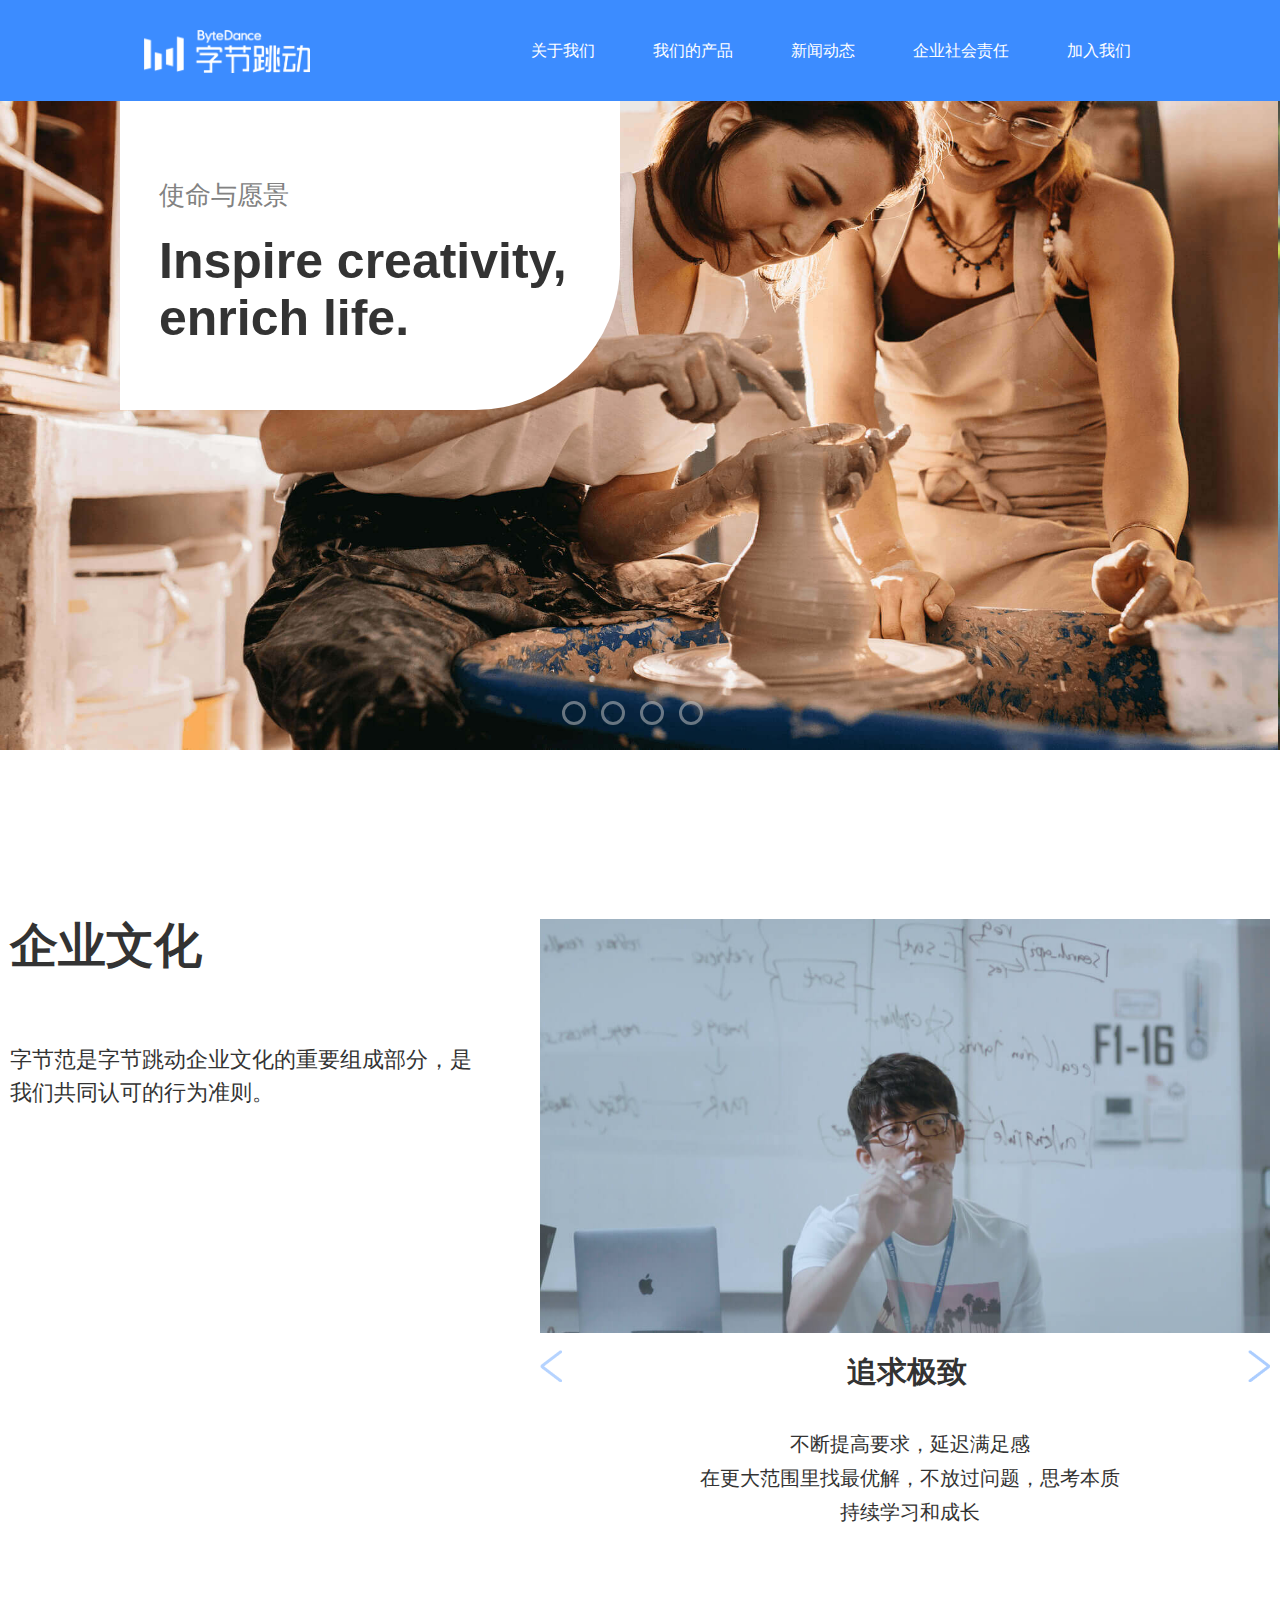
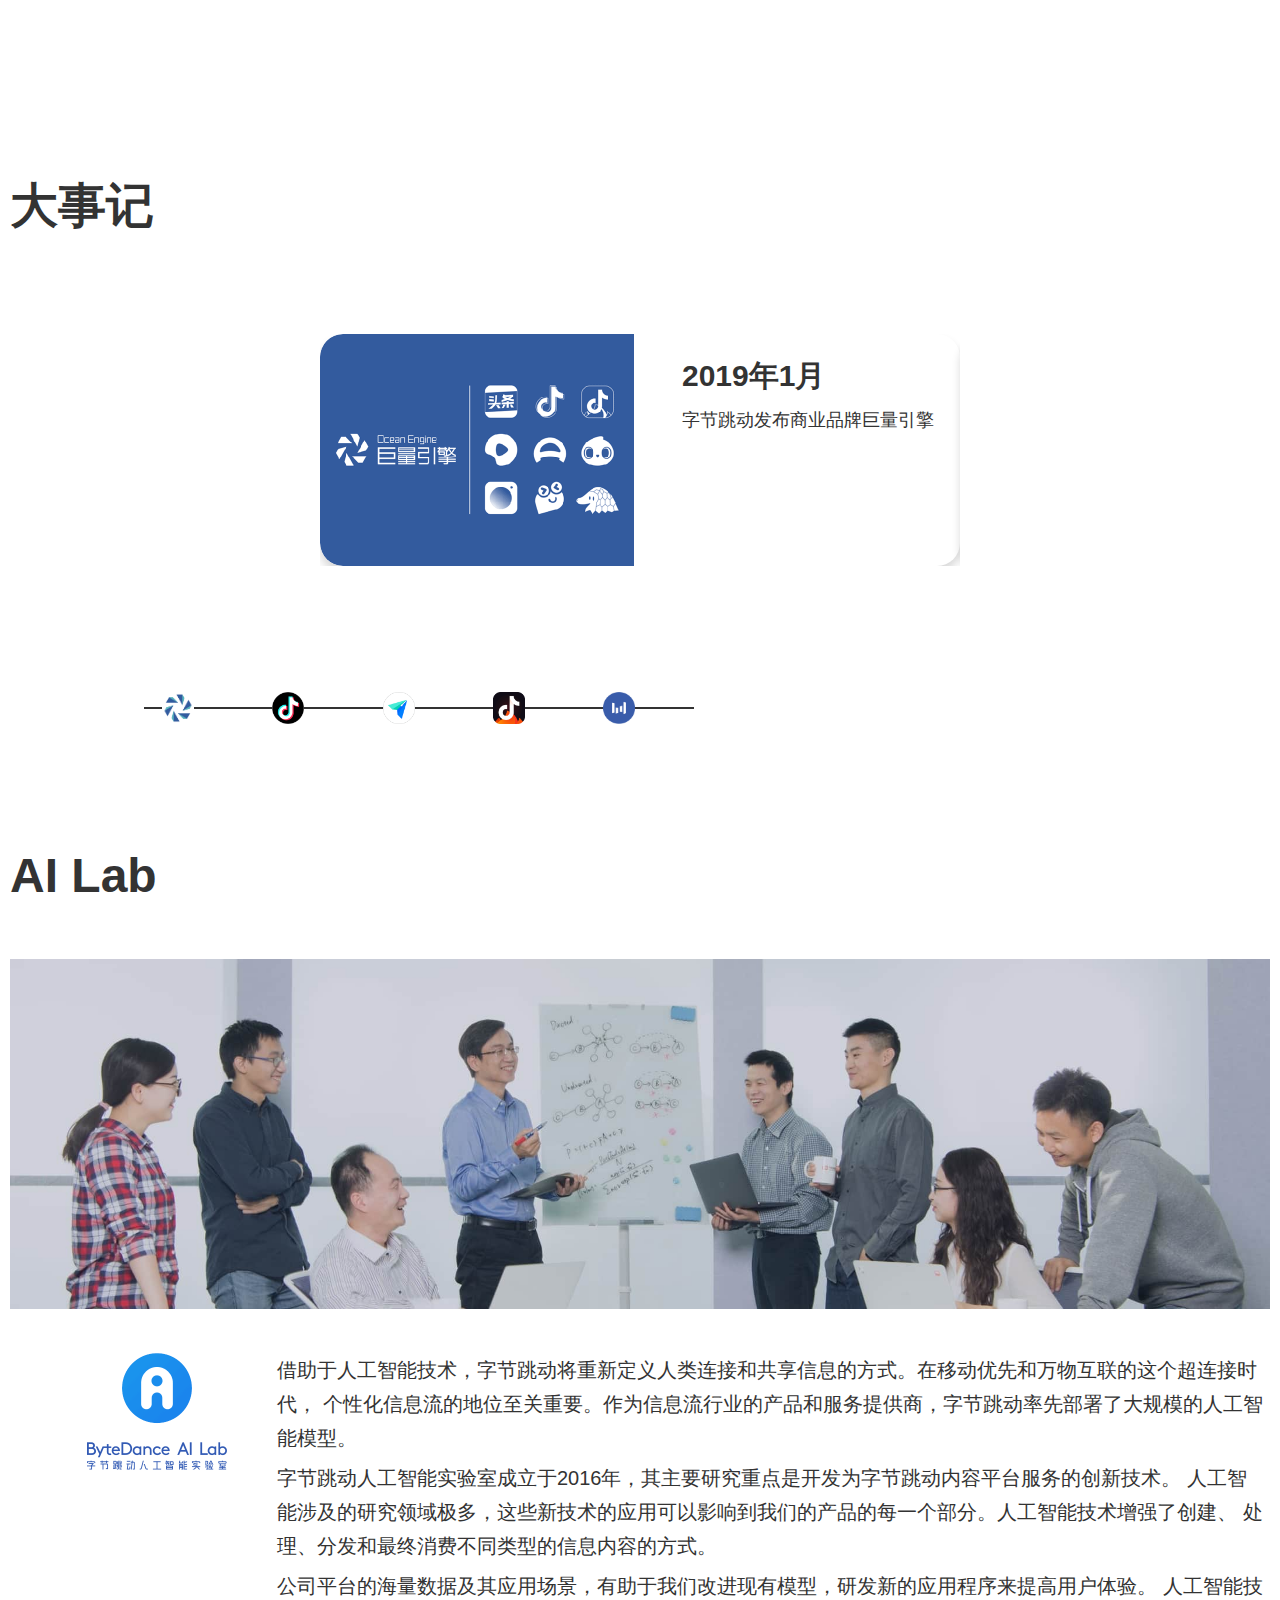
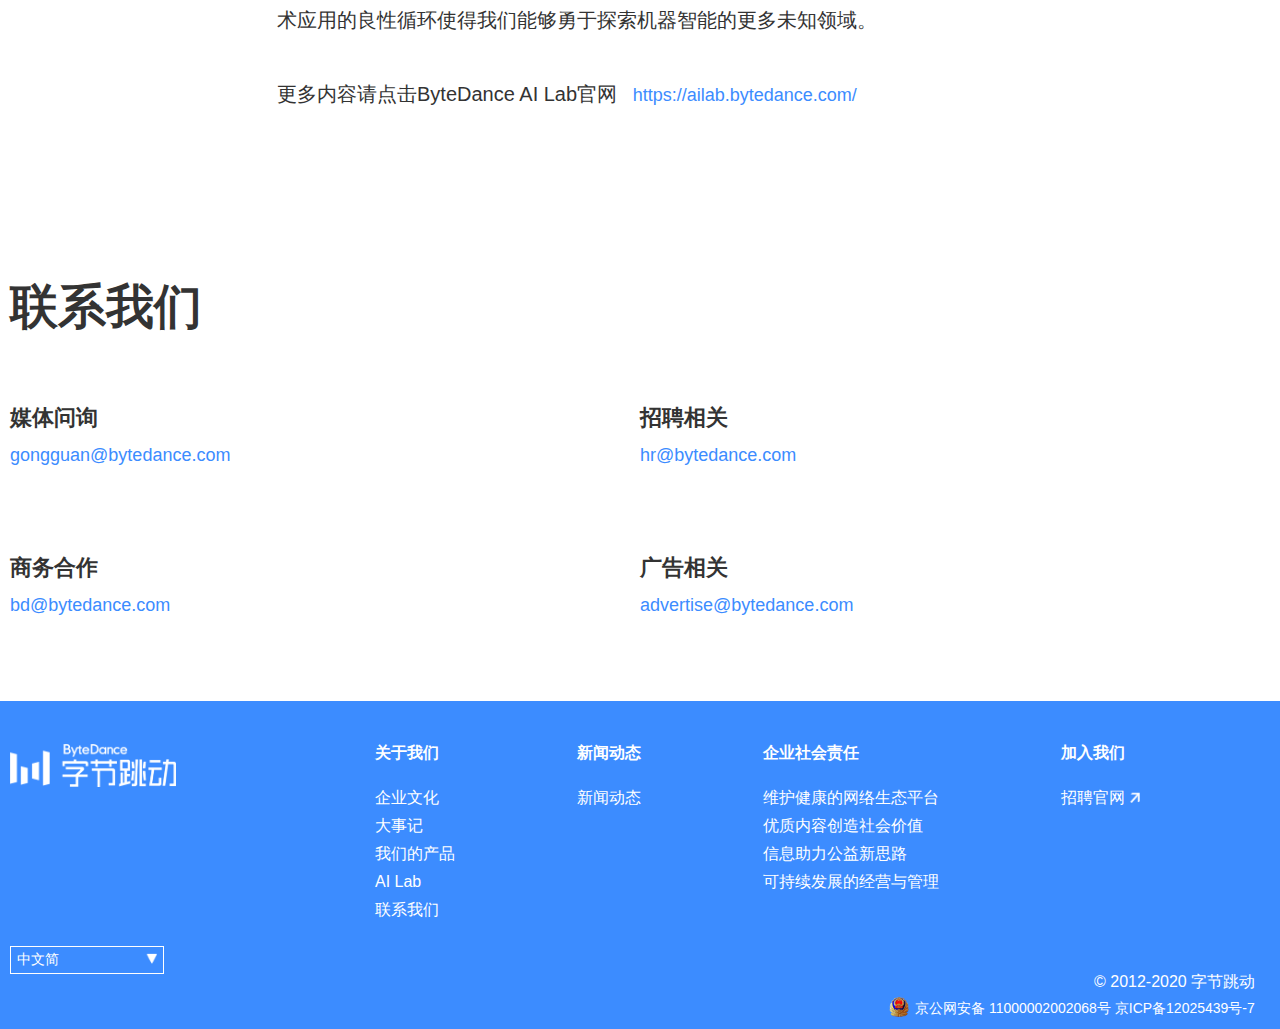
==== index.html @ 2d2e1bd0 "1" ====
<!DOCTYPE html>
<html lang="en">

<head>
    <meta charset="UTF-8">
    <meta name="viewport" content="width=device-width, initial-scale=1.0">
    <title>字节跳动</title>
    <meta name="keywords" content="字节跳动, 字节, 字节跳动官网, ByteDance, 抖音, 今日头条, TikTok">
    <meta name="description" content="字节跳动成立于2012年3月，目前公司的产品和服务已覆盖全球150个国家和地区、75个语种，曾在40多个国家和地区位居应用商店总榜前列。">
    <link rel="stylesheet" href="./css/reset.css">
    <link rel="stylesheet" href="./css/common.css">
    <link rel="stylesheet" href="./css/index.css">
</head>

<body>
    <!-- 全屏 -->
    <div class="next">
        <!-- 顶部导航 -->
        <div class="header">
            <!-- 顶部导航左边 -->
            <a href="index.html" class="logo">
                <img src="./images/logo.png" alt="">
            </a>
            <!-- 顶部导航右边 -->
            <div class="header-right">
                <div><a href="#">关于我们</a></div>
                <div><a href="#">我们的产品</a></div>
                <div><a href="#">新闻动态</a></div>
                <div><a href="#">企业社会责任</a></div>
                <div><a href="#">加入我们</a></div>
            </div>
        </div>
        <!-- 轮播图 -->
        <!-- <div class="lbt" id='lbt'>
            <div class="box" id='box'>
                <ul class="ul">
                    <li> <img src="./images/lbt-1.jpg" alt="" class="boximg"></li>
                    <li> <img src="./images/lbt-2.jpg" alt="" class="boximg"></li>
                    <li> <img src="./images/lbt-3.jpg" alt="" class="boximg"></li>
                    <li> <img src="./images/lbt-4.jpg" alt="" class="boximg"></li>
                </ul>
            </div>
            <ol class="tabs">
                <li class="active"></li>
                <li></li>
                <li></li>
                <li></li>
            </ol>
        </div> -->
        <section-lunbo style="width: 100%">
            <div id="lb_id" class="lb_box">
                <div class="lb_imgbox">
                    <div class="lb_imgleft">
                        <div class="lb_img">
                            <li class="lb_li"><a href="#"><img class="img" src="./images/lbt-4.jpg" alt=""></a></li>
                            <li class="lb_li"><a href="#"><img class="img" src="./images/lbt-1.jpg" alt=""></a></li>
                            <li class="lb_li"><a href="#"><img class="img" src="./images/lbt-2.jpg" alt=""></a></li>
                            <li class="lb_li"><a href="#"><img class="img" src="./images/lbt-3.jpg" alt=""></a></li>#
                            <li class="lb_li"><a href="#"><img class="img" src="./images/lbt-4.jpg" alt=""></a></li>#
                            <li class="lb_li"><a href="#"><img class="img" src="./images/lbt-1.jpg" alt=""></a></li>
                        </div>
                    </div>
                    <div class="lb_point">
                        <ol id='test' class="li_ol">
                            <li class="lb_olli"></li>
                            <li class="lb_olli"></li>
                            <li class="lb_olli"></li>
                            <li class="lb_olli"></li>
                        </ol>
                    </div>

                    <button id="lb_lbtn" class="lb_btn lb_btnl"></button>
                    <button id="lb_rbtn" class="lb_btn lb_btnr"></button>
                </div>
            </div>
        </section-lunbo>
        <!-- 背景文字 -->
        <div class="bjwz">
            <div class="box1">
                <h4>使命与愿景</h4>
                <p> Inspire creativity, enrich life.</p>
            </div>
        </div>
        <!-- 企业文化 -->
        <div class="qywh">
            <div class="container">
                <!-- 左边 -->
                <div class="qywh-left">
                    <h3>企业文化</h3>
                    <p>字节范是字节跳动企业文化的重要组成部分，是我们共同认可的行为准则。</p>
                </div>
                <!-- 大盒子 -->
                <div class="qywh-box">
                    <!-- 企业文化1 -->
                    <ul>
                        <li>
                            <div class="qywh-box1">
                                <img src="./images/qywh1 (2).jpg" alt="">
                                <div class="qywh-box1-bottom">
                                    <h3>追求极致</h3>
                                    <p>
                                        不断提高要求，延迟满足感<br>
                                        在更大范围里找最优解，不放过问题，思考本质<br>
                                        持续学习和成长
                                    </p>
                                </div>
                            </div>
                        </li>
                        <li>
                            <div class="qywh-box1">
                                <img src="./images/qywh2.jpg" alt="">
                                <div class="qywh-box1-bottom">
                                    <h3>务实敢为</h3>
                                    <p>
                                        直接体验，深入事实<br>
                                        不自嗨，注重效果，能突破有担当，打破定式<br>
                                        尝试多种可能，快速迭代
                                    </p>
                                </div>
                            </div>
                        </li>
                        <li>
                            <div class="qywh-box1">
                                <img src="./images/qywh3.jpg" alt="">
                                <div class="qywh-box1-bottom">
                                    <h3>开放谦逊</h3>
                                    <p>
                                        内心阳光，信任伙伴<br>
                                        乐于助人和求助，合作成大事<br>
                                        对外敏锐谦虚，ego小，听得进意见<br>
                                        格局大，上个台阶想问题
                                    </p>
                                </div>
                            </div>
                        </li>
                        <li>
                            <div class="qywh-box1">
                                <div class="qywh-box1-bottom">
                                    <img src="./images/qywh4.jpg" alt="">
                                    <h3>坦诚清晰</h3>
                                    <p>
                                        敢当面表达真实想法<br>
                                        能承认错误，不装不爱面子<br>
                                        实事求是，暴露问题，反对“向上管理”<br>
                                        准确、简洁、直接，有条理有重点
                                    </p>
                                </div>
                            </div>
                        </li>
                        <li>
                            <div class="qywh-box1">
                                <div class="qywh-box1-bottom">
                                    <img src="./images/qywh5.jpg" alt="">
                                    <h3>始终创业</h3>
                                    <p>
                                        自驱，不设边界，不怕麻烦<br>
                                        有韧性，直面现实并改变它<br>
                                        拥抱变化，对不确定性保持乐观<br>
                                        始终像公司创业第一天那样思考
                                    </p>
                                </div>
                            </div>
                        </li>
                        <li>
                            <div class="qywh-box1">
                                <div class="qywh-box1-bottom">
                                    <img src="./images/qywh6.jpg" alt="">
                                    <h3>多元兼容</h3>
                                    <p>
                                        理解并重视差异和多元，建立火星视角<br>
                                        打造多元化的团队，欢迎不同背景的人才，激发潜力<br>
                                        鼓励人人参与，集思广益，主动用不同的想法来挑战自己<br>
                                        创造海纳百川，兼容友好的工作环境
                                    </p>
                                </div>
                            </div>
                        </li>
                    </ul>
                    <a href="javascript:;"><i class="prev"></i></a>
                    <a href="javascript:;"><i class="next1"></i></a>
                </div>
            </div>
        </div>
        <!-- 大事记 -->
        <div class="dsj">
            <!-- 版心 -->
            <div class="container">
                <!-- 标题 -->
                <h3>大事记</h3>
                <!-- 内容 -->
                <div class="dsj-content">
                    <!-- 片段 -->
                    <ul class="ul1">
                        <li class="li1">
                            <div class="dsj-section">
                                <div class="dsj-sectionone">
                                    <img src="./images/dsj-1.png" alt="">
                                    <div class="words">
                                        <h4>2019年1月</h4>
                                        <p>字节跳动发布商业品牌巨量引擎</p>
                                    </div>
                                </div>
                            </div>
                        </li>
                        <li class="li1">
                            <div class="dsj-section">
                                <div class="dsj-sectionone">
                                    <img src="./images/dsj-2.jpg" alt="">
                                    <div class="words">
                                        <h4>2019年8月</h4>
                                        <p>抖音推出“DOU艺计划”</p>
                                    </div>
                                </div>
                            </div>
                        </li>
                        <li class="li1">
                            <div class="dsj-section">
                                <div class="dsj-sectionone">
                                    <img src="./images/dsj-3.png" alt="">
                                    <div class="words">
                                        <h4>2019年8月</h4>
                                        <p>办公套件“飞书”上线</p>
                                    </div>
                                </div>
                            </div>
                        </li>
                        <li class="li1">
                            <div class="dsj-section">
                                <div class="dsj-sectionone">
                                    <img src="./images/dsj-4.png" alt="">
                                    <div class="words">
                                        <h4>2020年1月</h4>
                                        <p>火山小视频全新升级为抖音火山版</p>
                                    </div>
                                </div>
                            </div>
                        </li>
                        <li class="li1">
                            <div class="dsj-section">
                                <div class="dsj-sectionone">
                                    <img src="./images/dsj-5.png" alt="">
                                    <div class="words">
                                        <h4>2020年1月</h4>
                                        <p>字节跳动向中国红十字基金会捐赠2亿元，成立“中国红十字基金会字节跳动医务人员人道主义援助基金”</p>
                                    </div>
                                </div>
                            </div>
                        </li>
                    </ul>
                </div>
                <div class="hx">
                    <a href="javascript:;"><img src="./images/dsj-logo1.png" alt="" class="iimg"></a>
                    <a href="javascript:;"><img src="./images/dsj-logo2.png" alt="" class="iimg"></a>
                    <a href="javascript:;"><img src="./images/dsj-logo3.png" alt="" class="iimg"></a>
                    <a href="javascript:;"><img src="./images/dsj-logo4.png" alt="" class="iimg"></a>
                    <a href="javascript:;"><img src="./images/dsj-logo5.png" alt="" class="iimg"></a>
                </div>
                <li class="black"></li>
            </div>
        </div>
        <!-- 人工智能 -->
        <div class="ai">
            <!-- 版心 -->
            <div class="container">
                <!-- 标题 -->
                <h3>AI Lab</h3>
                <img src="./images/ai.jpg" alt="">
                <!-- 下部分 -->
                <div class="ai-bottom">
                    <!-- 左边 -->
                    <div class="ai-bottom-left">
                        <img src="./images/ai-logo.png" alt="">
                    </div>
                    <!-- 右边 -->
                    <div class="ai-bottom-right">
                        <p>借助于人工智能技术，字节跳动将重新定义人类连接和共享信息的方式。在移动优先和万物互联的这个超连接时代，
                            个性化信息流的地位至关重要。作为信息流行业的产品和服务提供商，字节跳动率先部署了大规模的人工智能模型。</p>
                        <p>
                            字节跳动人工智能实验室成立于2016年，其主要研究重点是开发为字节跳动内容平台服务的创新技术。
                            人工智能涉及的研究领域极多，这些新技术的应用可以影响到我们的产品的每一个部分。人工智能技术增强了创建、
                            处理、分发和最终消费不同类型的信息内容的方式。
                        </p>
                        <p>
                            公司平台的海量数据及其应用场景，有助于我们改进现有模型，研发新的应用程序来提高用户体验。
                            人工智能技术应用的良性循环使得我们能够勇于探索机器智能的更多未知领域。
                        </p>
                        <h5>更多内容请点击ByteDance AI Lab官网 <a
                                href="https://ailab.bytedance.com/">https://ailab.bytedance.com/</a></h5>
                    </div>
                </div>
            </div>
            <!-- 联系我们 -->
            <div class="lxwm">
                <!-- 版心 -->
                <div class="container">
                    <!-- 标题 -->
                    <h3>联系我们</h3>
                    <!-- 左边 -->
                    <div class="lxwm-left">
                        <div class="lxwm-left-top">
                            <p>媒体问询</p>
                            <a href="Mailto:gongguan@bytedance.com" class="jsx-431786639">gongguan@bytedance.com</a>
                        </div>
                        <div class="lxwm-left-bottom">
                            <p>商务合作</p>
                            <a href="Mailto:bd@bytedance.com" class="jsx-431786639">bd@bytedance.com</a>
                        </div>
                    </div>
                    <!-- 右边 -->
                    <div class="lxwm-right">
                        <div class="lxwm-right-top">
                            <p>招聘相关</p>
                            <a href="Mailto:hr@bytedance.com" class="jsx-431786639">hr@bytedance.com</a>
                        </div>
                        <div class="lxwm-right-bottom">
                            <p>广告相关</p>
                            <a href="Mailto:advertise@bytedance.com" class="jsx-431786639">advertise@bytedance.com</a>
                        </div>
                    </div>
                </div>

            </div>
            <!-- 尾部 -->
            <div class="footer">
                <!-- 版心 -->
                <div class="container">
                    <div class="footer-content1">
                        <!-- 尾部logo -->
                        <a href="https://www.bytedance.com/zh" class="footer-logo">
                            <img src="./images/logo.png" alt="">
                        </a>
                        <!-- 内容 -->
                        <div class="footer-content">
                            <div class="item1">
                                <h5>关于我们</h5>
                                <a href="javascript:;" class="qywh11">
                                    <p>企业文化</p>
                                </a>
                                <a href="javascript:;" class="ddsj11">
                                    <p>大事记</p>
                                </a>
                                <a href="javascript:;">
                                    <p>我们的产品</p>
                                </a>
                                <a href="javascript:;" class="aaii">
                                    <p>AI Lab</p>
                                </a>
                                <a href="javascript:;">
                                    <p>联系我们</p>
                                </a>
                            </div>
                            <div class="item2">
                                <h5>新闻动态</h5>
                                <a href="javascript:;">
                                    <p>新闻动态</p>
                                </a>
                            </div>
                            <div class="item3">
                                <h5>企业社会责任</h5>
                                <a href="javascript:;">
                                    <p>维护健康的网络生态平台</p>
                                </a>
                                <a href="javascript:;">
                                    <p>优质内容创造社会价值</p>
                                </a>
                                <a href="javascript:;">
                                    <p>信息助力公益新思路</p>
                                </a>
                                <a href="javascript:;">
                                    <p>可持续发展的经营与管理</p>
                                </a>

                            </div>
                            <div class="item4">
                                <h5>加入我们</h5>
                                <a href="javascript:;">
                                    <p>招聘官网 <img src="./images/footer1.png" alt=""></p>
                                </a>
                            </div>
                        </div>
                        <!-- 底部 -->
                        <div class="footer-bottom">
                            <!-- 左边 -->
                            <div class="footer-bottom-left">
                                <p> 中文简 <img src="./images/footer3.png" alt=""></p>
                            </div>

                            <!-- 右边 -->
                            <div class="footer-bottom-right">
                                <p>© 2012-2020 字节跳动</p>
                                <p> <img src="./images/footer2.png" alt=""> 京公网安备 11000002002068号 京ICP备12025439号-7</p>
                            </div>
                        </div>
                    </div>
                </div>
            </div>
        </div>

    </div>
    <script src="./lib/jquery-3.4.1.min.js"></script>
    <script src="./lib/animate.js"></script>
    <script src="./js/index.js"></script>
</body>

</html>
---- css/common.css ----
/* 清除浮动 */
 .clearfix:before,
 .clearfix:after {
   content: '';
   display: table;
 }
 
 .clearfix:after {
   clear: both;
 }
 
 .clearfix {
   *zoom: 1;
 }
 
 .container{
   width: 1260px;
   margin: 0 auto;
 }
---- css/index.css ----
.next {
  width: 100%;
  height: 4076px;
}
/* 顶部导航 */
.header {
  /* position: relative; */
  width: 100%;
  height: 101px;
  background-color: #3c8cff;
  position: fixed;
  z-index: 100;
}

.logo {
  line-height: 138px;
  width: 250px;
  height: 43px;
}

.logo img {
  display: inline-block;
  width: 166px;
  margin-left: 144px;
  height: 43px;
}

.header-right {
  width: 675px;
  height: 21px;
  margin-right: 103px;
  float: right;
}

.header-right div {
  width: 64px;
  height: 21px;
  margin: 0 29px;
  line-height: 101px;
  float: left;
}

.header-right div:nth-child(2) {
  width: 80px;
}

.header-right div:nth-child(4) {
  width: 96px;
}

.header-right a:hover {
  color: rgb(108, 213, 227);
}

.header-right a {
  display: inline-block;
  width: 100%;
  height: 100%;
  font-size: 16px;
  color: #ffffff;
}

/* 轮播图 */

.lbt {
  position: relative;
  top: -130px;
  width: 100%;
  height: 885px;
  overflow: hidden;
}
.box {
  background-repeat: no-repeat;
  background-position: center;
}
.box ul {
  overflow: hidden;
}

.box li {
  /* position: absolute; */
  left: 0;
  float: left;
}
.boximg {
  width: 100%;
  height: 100%;
  background-size: contain;
  background-repeat: no-repeat;
}
.tabs {
  position: absolute;
  bottom: 20px;
  left: 45%;
}
.tabs li {
  display: inline-block;
  width: 18px;
  height: 18px;
  border-radius: 50%;
  border: 3px solid #cccccc;
  opacity: 0.5;
  cursor: pointer;
  margin-right: 15px;
  text-align: center;
}
.tabs .active {
  background-color: #ffffff;
  border: 3px solid #cccccc;
}
/* 背景文字 */
.bjwz {
  position: absolute;
  top: 0;
  left: 120px;
  width: 500px;
  height: 410px;
  background-color: #ffffff;
  border-radius: 0 0 145px;
  z-index: 1;
}
.box1 {
  padding: 181px 42px 0px 39px;
}
.bjwz h4 {
  width: 100%;
  height: 30px;
  font-size: 26px;
  font-weight: normal;
  color: #828282;
}
.bjwz p {
  margin-top: 22px;
  color: #333333;
  font-size: 50px;
  font-weight: 600;
}
/* 企业文化 */
.qywh {
  width: 100%;
  height: 690px;
  margin-top: 58px;
  overflow: hidden;
}
/* 左边 */
.qywh-left {
  width: 475px;
  height: 555px;
  float: left;
}
.qywh-left h3 {
  color: #333333;
  font-size: 48px;
  width: 192px;
  height: 56px;
  margin-bottom: 68px;
}
.qywh-left p {
  font-size: 22px;
  color: #333333;
  line-height: 1.5;
}
/* 右边 */
.qywh-right {
  float: right;
  width: 730px;
  height: 680px;
}
.qywh-right img {
  width: 730px;
  height: 414px;
}
.qywh-bottom {
  width: 730px;
  height: 255px;
  padding: 0px 62px;
  background: #ffffff;
}
.qywh-right h3 {
  position: relative;
  font-size: 30px;
  width: 607px;
  line-height: 54px;
  height: 54px;
  text-align: center;
  color: #333333;
  margin: 10px 0px 18px;
}
.qywh-bottom img {
  position: absolute;
  width: 22px;
  height: 32px;
}
.qywh-bottom .lleft {
  left: 0;
  top: 5px;
}

.qywh-bottom .rright {
  right: 0;
  top: 8px;
}
.qywh-bottom p {
  width: 607px;
  height: 144px;
  font-size: 20px;
  color: #333333;
  text-align: center;
  line-height: 1.7;
}
    /* 大事记 */
    .dsj {
      width: 100%;
      height: 670px;
      margin-top: 169px;
  }

  .dsj h3 {
      width: 100%;
      height: 56px;
      line-height: 56px;
      font-size: 48px;
      margin-bottom: 55px;
      color: #333333;
  }

  .dsj-content {
      width: 640px;
      height: 359px;
  }

  .dsj-section {
      width: 640px;
      height: 249px;
      margin: auto;
  }

  .dsj-sectionone {
      width: 640px;
      height: 232px;
      border-radius: 23px;
      margin: auto;
      background: #ffffff;
      box-shadow: 0 0.4rem 0.5rem rgba(0, 0, 0, 0.15);
      overflow: hidden;
  }

  .dsj-section img {
      width: 314px;
      height: 232px;
      border-top-left-radius: 23px;
      border-bottom-left-radius: 23px;
  }
  .dsj .li1{
    width: 640px;
  }
  .words {
      float: right;
      width: 252px;
      height: 209px;
      margin: 23px 26px 0px 45px;
  }

  .words h4 {
      width: 252px;
      height: 37px;
      font-size: 30px;
      color: #333333;
      line-height: 37px;
      margin-bottom: 10px;
  }

  .words p {
      width: 252px;
      height: 128px;
      color: #333333;
      font-size: 18px;
      line-height: 32px;
  }

  .hx {
      width: 600px;
      height: 55px;
      margin: 70px 115px 0px;
  }

  .hx li {
      width: 96%;
      display: inline-block;
      height: 1.5px;
      background-color: #333333;
  }

  .hx img {
      position: relative;
      top: 26px;
      left: 37px;
      width: 32px;
      height: 32px;
      margin-right: 75px;
  }
   .iimg{
    width: 32px;
    height: 32px;
    transition: all 0.3s;
  }
  .iimg:hover{
   transform: scale(1.75);
  }
  .dsj-content {
      position: relative;
      width: 640px;
      height: 232px;
      margin: 100px auto;
      overflow: hidden;
  }

  .ul1 {
      /* 为了让ul进行移动的 */
      position: absolute;
      left: 0;
      top: 0;
      height: 455px;
      width: calc(640px *5);
  }

  .ul1 .li1 {
      float: left;
  }
  .black{
    display: inline-block;
    width: 550px;
    margin-left: 134px;
    margin-top: -16px;
    margin-bottom: 22px;
    height: 2px;
    background-color: #333;
  }
/* 人工智能 */
.ai {
  width: 100%;
  height: 865px;
}
.ai h3 {
  width: 100%;
  height: 56px;
  line-height: 56px;
  font-size: 48px;
  margin-bottom: 55px;
  color: #333333;
}
.ai img {
  width: 100%;
  height: 350px;
}
/* 下部分 */
.ai-bottom {
  /* overflow: hidden; */
  width: 100%;
  height: 356px;
  padding-left: 77px;
  margin-top: 40px;
}
.ai-bottom-left {
  width: 190px;
  height: 356px;
  float: left;
}
.ai-bottom-right {
  /* float: right; */
  width: 990px;
  height: 356px;
}
.ai-bottom img {
  width: 140px;
  height: 117px;
  /* float: left; */
}
.ai-bottom-right p {
  width: 100%;
  height: 108px;
  font-size: 20px;
  color: #333333;
  margin-left: 188px;
  line-height: 1.7;
}
.ai-bottom-right h5 {
  width: 100%;
  height: 108px;
  font-size: 20px;
  color: #333333;
  margin-left: 188px;
  line-height: 1.7;
  font-weight: normal;
}
.ai-bottom-right h5 a {
  color: #3c8cff;
  font-size: 18px;
  margin-left: 10px;
}
/* 联系我们 */
.lxwm {
  width: 100%;
  height: 422px;
  margin-top: 170px;
}
.lxwm-left-top,
.lxwm-right-top,
.lxwm-left-bottom,
.lxwm-right-bottom {
  width: 630px;
  height: 80px;
}
.lxwm-left-top,
.lxwm-right-top {
  margin-bottom: 70px;
}
.lxwm-left {
  float: left;
}
.lxwm-right {
  float: right;
}
.lxwm h3 {
  width: 100%;
  height: 56px;
  line-height: 56px;
  font-size: 48px;
  margin-bottom: 55px;
  color: #333333;
  margin-bottom: 70px;
}
.lxwm p {
  font-size: 22px;
  color: #333333;
  width: 630px;
  height: 40px;
  font-weight: 600;
}
.lxwm a {
  color: #3c8cff;
  font-size: 18px;
}
/* 尾部 */
.footer {
  width: 100%;
  height: 328px;
  background-color: #3c8cff;
}
.footer-content1 {
  padding-top: 43px;
  padding-bottom: 33px;
}
.footer-logo {
  display: inline-block;
  width: 251px;
  height: 43px;
  margin: 0px 29px 29px 0px;
}
.footer-logo img {
  width: 166px;
  height: 43px;
}
/* 尾部内容 */
.footer-content {
  width: 895px;
  height: 185px;
  float: right;
}
.item1,
.item2,
.item3,
.item4 {
  height: 184px;
  margin-right: 122px;
  float: left;
}

.item1 {
  width: 80px;
}
.item2 {
  width: 64px;
}
.item3 {
  width: 176px;
}
.item4 {
  width: 83px;
}
.footer-content h5 {
  font-size: 16px;
  color: #fff;
  margin-bottom: 22px;
}
.footer-content p {
  font-size: 16px;
  color: #fff;
  line-height: 28px;
}
.item4 img {
  width: 14px;
  height: 14px;
}
/* 底部 */
.footer-bottom {
  width: 100%;
  height: 50px;
  margin-top: 130px;
}
.footer-bottom-left {
  width: 155px;
  height: 27px;
}
.footer-bottom-left p {
  width: 90%;
  border: 1px solid #fff;
  color: #fff;
  font-size: 14px;
  padding: 5px 6px;
}
.footer-bottom-left img {
  width: 12px;
  height: 12px;
  float: right;
}
.footer-bottom-right {
  width: 376px;
  height: 46px;
  font-size: 14px;
  float: right;
  color: #fff;
}
.footer-bottom-right p:first-child {
  font-size: 16px;
  margin-left: 200px;
}
.footer-bottom-right p:last-child {
  position: relative;
  margin-left: 21px;
  margin-top: 10px;
}
.footer-bottom-right img {
  position: absolute;
  top: -4px;
  left: -26px;
  width: 20px;
  height: 20px;
}
.footer-content p:hover {
  color: rgb(108, 213, 227);
}
/* 轮播图 */
/* 轮播图 */
.img {
  width: 100%;
  height: 100%;
}

.lb_box {
  width: 100%;
  height: 750px;
}
.lb_imgbox {
  width: 100%;
  height: 100%;
  position: relative;
  overflow: hidden;
}
.lb_imgleft {
  width: 100%;
  height: 100%;
  position: relative;
  left: 0;
  transition: left 0.3s linear;
}
.lb_img {
  width: 600%;
  height: 100%;
  display: flex;
}
.lb_li {
  list-style: none;
  display: block;
  width: 100%;
  height: 100%;
  margin: 0;
}
.lb_point {
  position: absolute;
  bottom: 0;
  width: 100%;
  z-index: 1;
}
.li_ol {
  display: flex;
  justify-content: center;
  margin-bottom: 25px;
}
.lb_olli {
  display: inline-block;
  width: 18px;
  height: 18px;
  border-radius: 50%;
  border: 3px solid #cccccc;
  opacity: 0.5;
  cursor: pointer;
  margin-right: 15px;
  text-align: center;
}
.lb_olli_color {
  background-color: red;
}
@media screen and (max-width: 599px) {
  .lb_btn {
    display: none;
  }
  .lb_box {
    height: 40vw;
  }
}
/* 企业文化轮播图 */
.qywh {
  width: 100%;
  height: 690px;
  overflow: hidden;
  margin-top: 169px;
}

.qywh-box {
  width: 730px;
  height: 644px;
  overflow: hidden;
  position: relative;
  float: right;
}

ul {
  position: absolute;
  left: 0;
  top: 0;
  height: 455px;
  width: calc(730px * 4);
}

ul li {
  float: left;
  width: 730px;
  height: 414px;
}

.qywh-box1 img {
  width: 730px;
  height: 414px;
}

.qywh-box1-bottom {
  width: 730px;
  height: 220px;
}

.qywh-box1-bottom p {
  width: 740px;
  height: 108px;
  font-size: 20px;
  color: #333;
  text-align: center;
  line-height: 1.7;
}

.qywh-box1-bottom h3 {
  width: 733px;
  height: 54px;
  text-align: center;
  font-size: 30px;
  color: #333;
  margin: 18px 0px 18px;
}
.qywh a{
  display: inline-block;
  width: 91px;
  height: 52px;
}
.prev,
.next1 {
    position: absolute;
    top: 67%;
    width: 22px;
    height: 32px;
    display: inline-block;
    background-size: 22px 32px;
}
.prev {
    left: 0;
    background-image: url("../images/qywh-button1.png");
}

.next1 {
    right: 0;
    background-image: url("../images/qywh-button2.png");
  }

.next1:hover {
    right: 0;
    background-image: url("../images/qywh-button3.png");
}
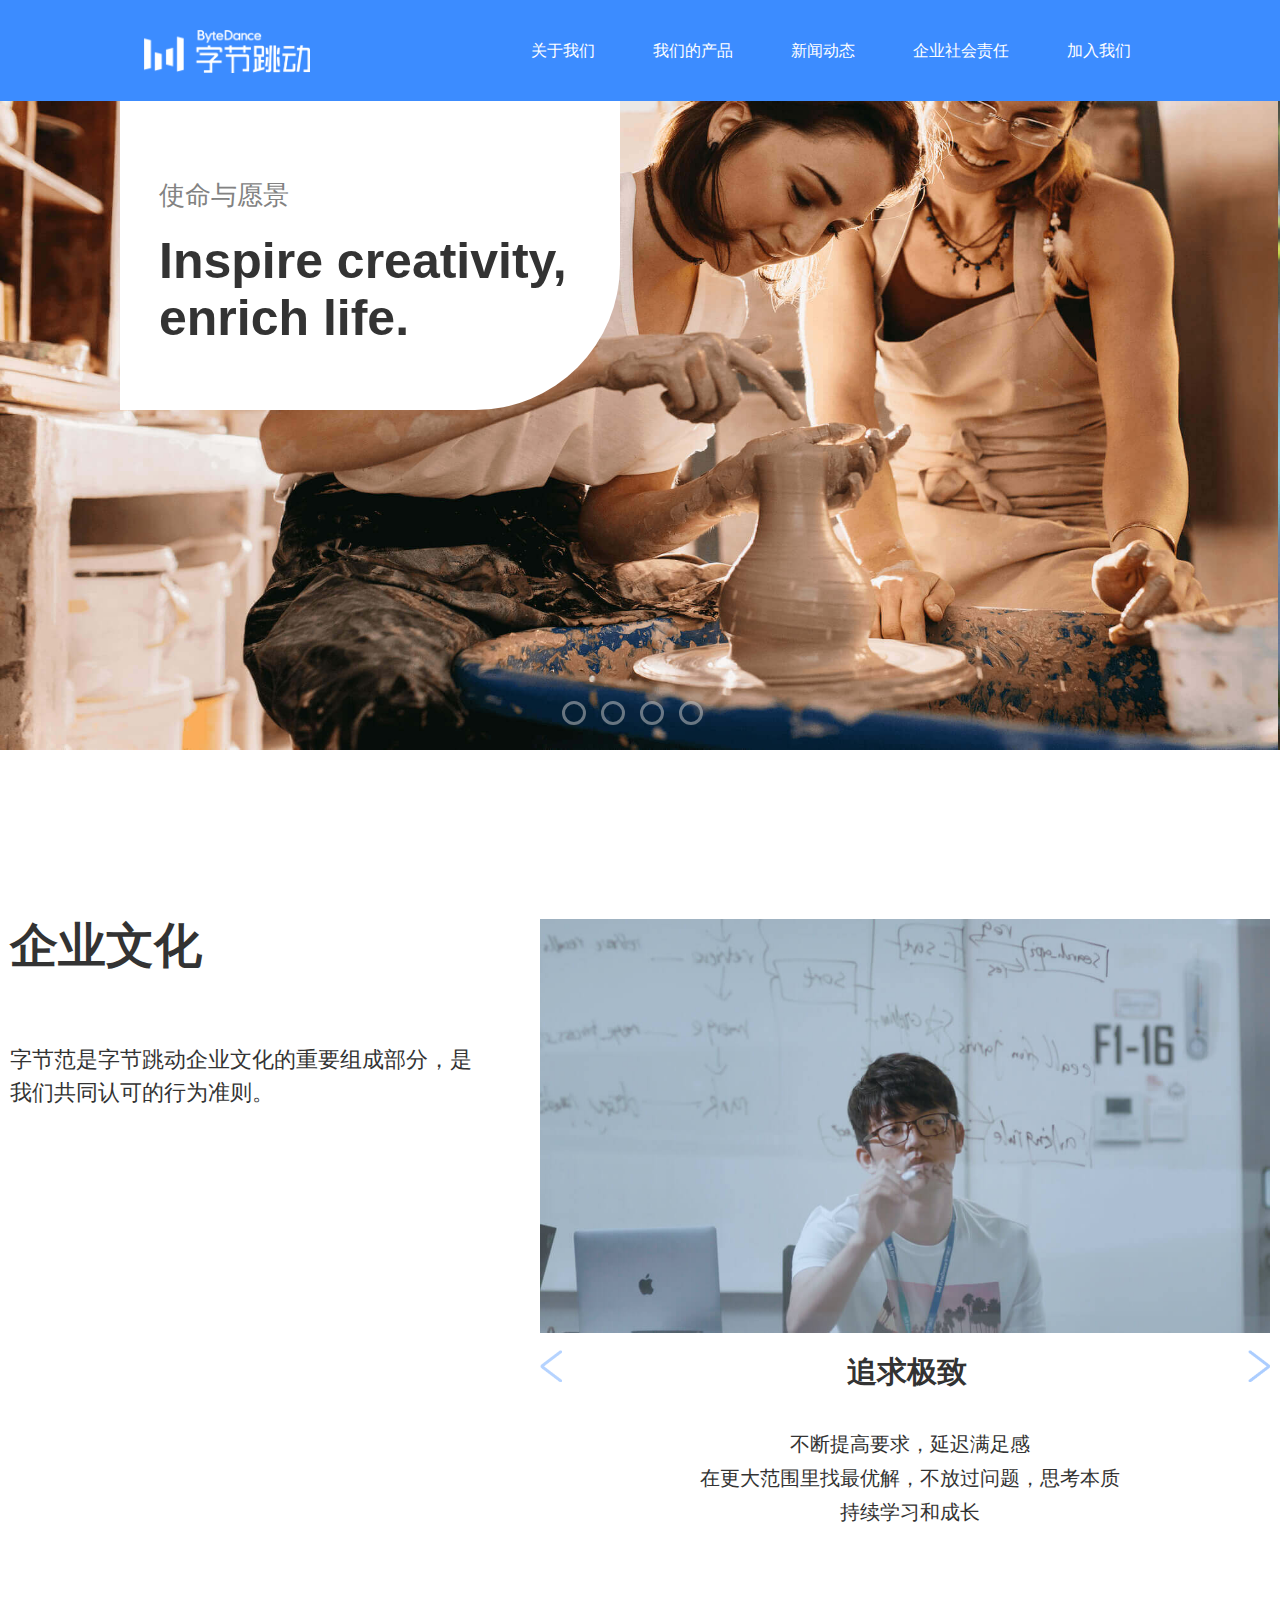
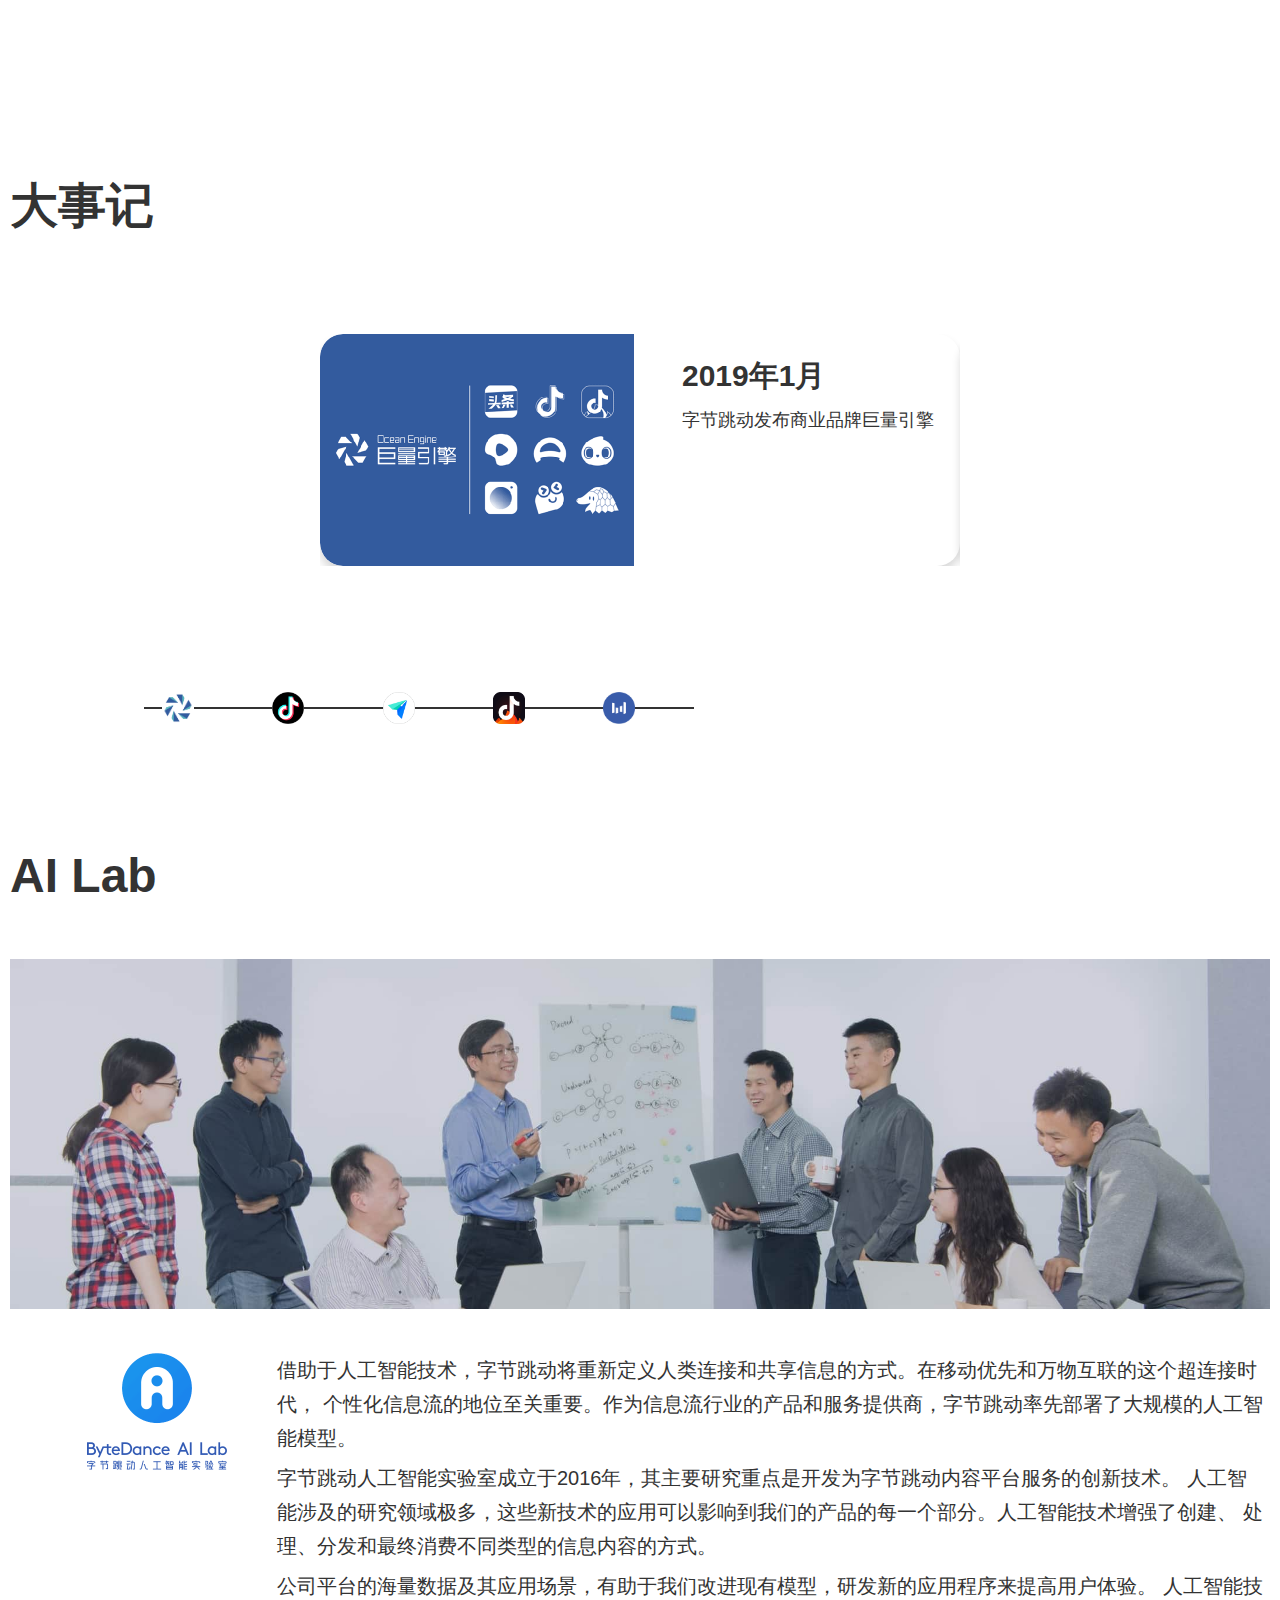
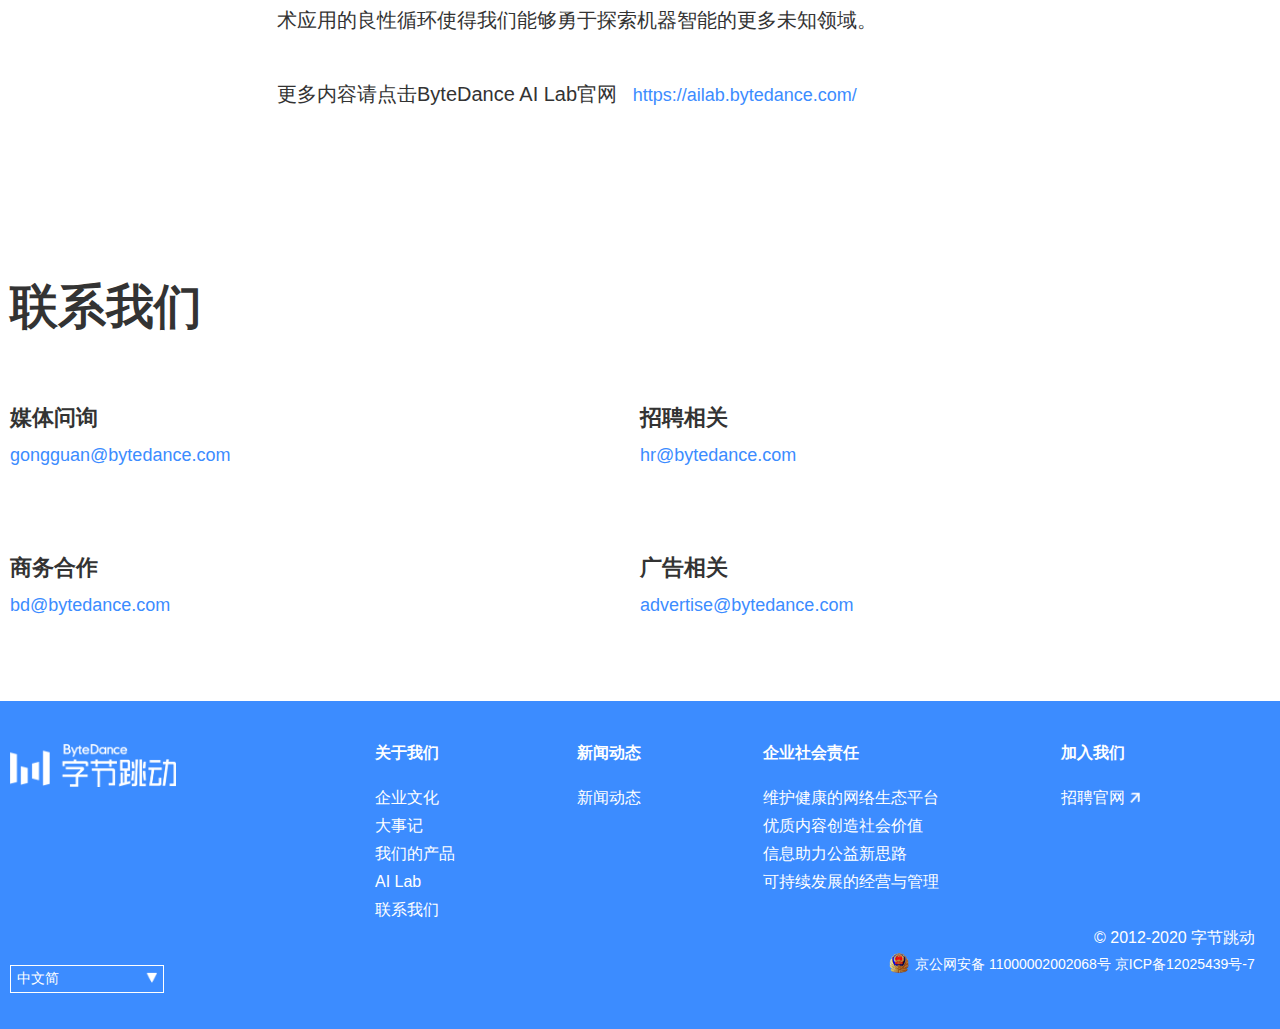
==== commit 59634a15: "1" ====
--- a/index.html
+++ b/index.html
@@ -23,9 +23,9 @@
             </a>
             <!-- 顶部导航右边 -->
             <div class="header-right">
-                <div><a href="#">关于我们</a></div>
-                <div><a href="#">我们的产品</a></div>
-                <div><a href="#">新闻动态</a></div>
+                <div><a href="./index.html">关于我们</a></div>
+                <div><a href="./product.html">我们的产品</a></div>
+                <div><a href="./news.html">新闻动态</a></div>
                 <div><a href="#">企业社会责任</a></div>
                 <div><a href="#">加入我们</a></div>
             </div>
@@ -379,18 +379,24 @@
                             </div>
                         </div>
                         <!-- 底部 -->
-                        <div class="footer-bottom">
-                            <!-- 左边 -->
-                            <div class="footer-bottom-left">
-                                <p> 中文简 <img src="./images/footer3.png" alt=""></p>
-                            </div>
-
-                            <!-- 右边 -->
-                            <div class="footer-bottom-right">
-                                <p>© 2012-2020 字节跳动</p>
-                                <p> <img src="./images/footer2.png" alt=""> 京公网安备 11000002002068号 京ICP备12025439号-7</p>
-                            </div>
-                        </div>
+                    <div class="footer-bottom">
+                        <!-- 左边 -->
+                        <div class="footer-bottom-top">
+                            <p>English</p>
+                            <p>中文简</p>
+                            <p>日本語</p>
+                            <p>Hindi</p>
+                        </div>
+                        <div class="footer-bottom-left">
+                            <p class="bblock"> 中文简 <img src="./images/footer3.png" alt=""></p>
+                        </div>
+
+                        <!-- 右边 -->
+                        <div class="footer-bottom-right">
+                            <p>© 2012-2020 字节跳动</p>
+                            <p> <img src="./images/footer2.png" alt=""> 京公网安备 11000002002068号 京ICP备12025439号-7</p>
+                        </div>
+                    </div>
                     </div>
                 </div>
             </div>
--- a/css/index.css
+++ b/css/index.css
@@ -504,21 +504,26 @@
 }
 /* 底部 */
 .footer-bottom {
+  position: relative;
   width: 100%;
   height: 50px;
-  margin-top: 130px;
+  margin-top: 15px;
 }
 .footer-bottom-left {
+  position: relative;
   width: 155px;
   height: 27px;
 }
 .footer-bottom-left p {
+  position: absolute;
+  bottom: -135px;
   width: 90%;
   border: 1px solid #fff;
   color: #fff;
   font-size: 14px;
   padding: 5px 6px;
 }
+
 .footer-bottom-left img {
   width: 12px;
   height: 12px;
@@ -550,7 +555,30 @@
 .footer-content p:hover {
   color: rgb(108, 213, 227);
 }
-/* 轮播图 */
+.footer-bottom-top{
+  position: absolute;
+  top: 2px;
+  width: 155px;
+  height: 90px;
+  background-color: rgb(50,93,165);
+  padding: 5px 0px;
+  border-radius: 2px;
+  border: 1px solid #333;
+  margin-top: 30px;
+  margin-bottom: -14px;
+  box-shadow: rgba(255, 255, 255, 0.3) 0px 0px 1px 1px inset;
+  display: none;
+}
+.footer-bottom-top p{
+  line-height: 1.6;
+  font-size: 14px;
+  color: #fff;
+  width: 100%;
+  padding-left: 5px;
+}
+.footer-bottom-top p:hover{
+  background-color: #3c8cff;
+}
 /* 轮播图 */
 .img {
   width: 100%;
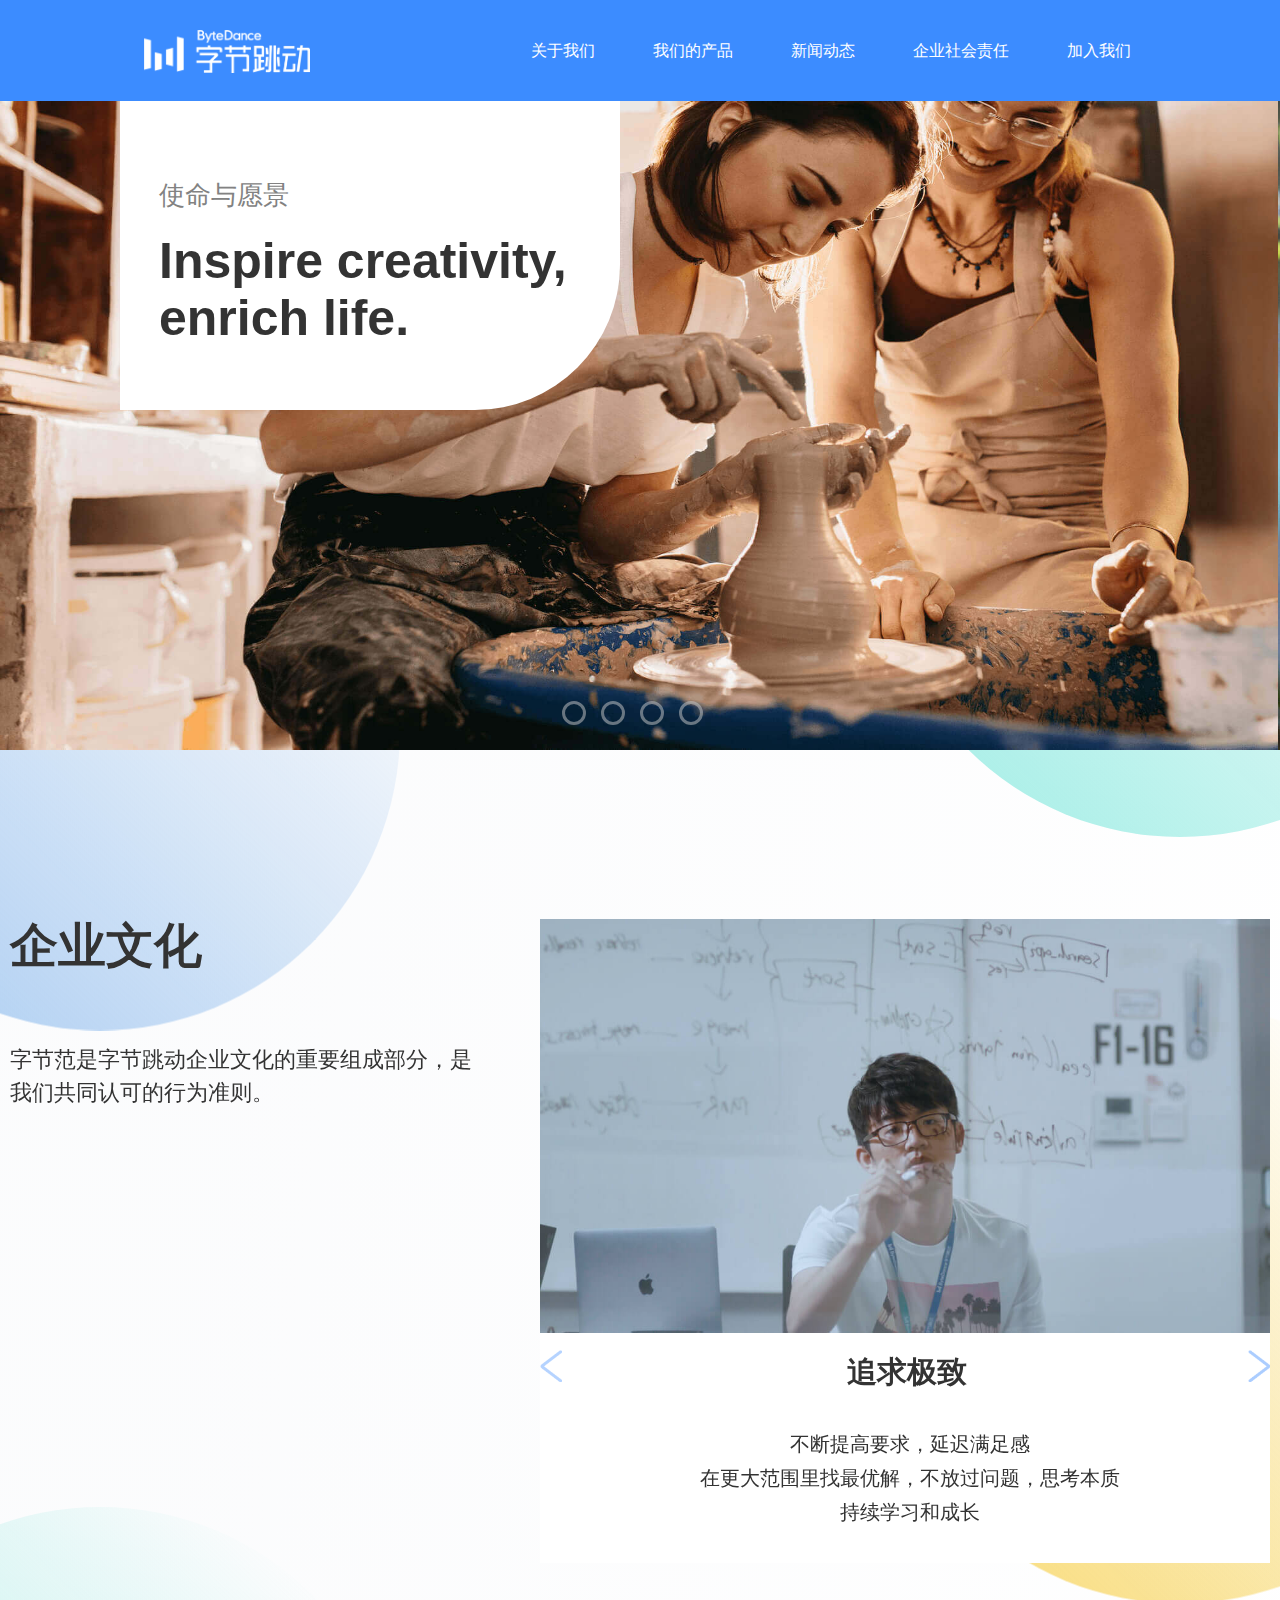
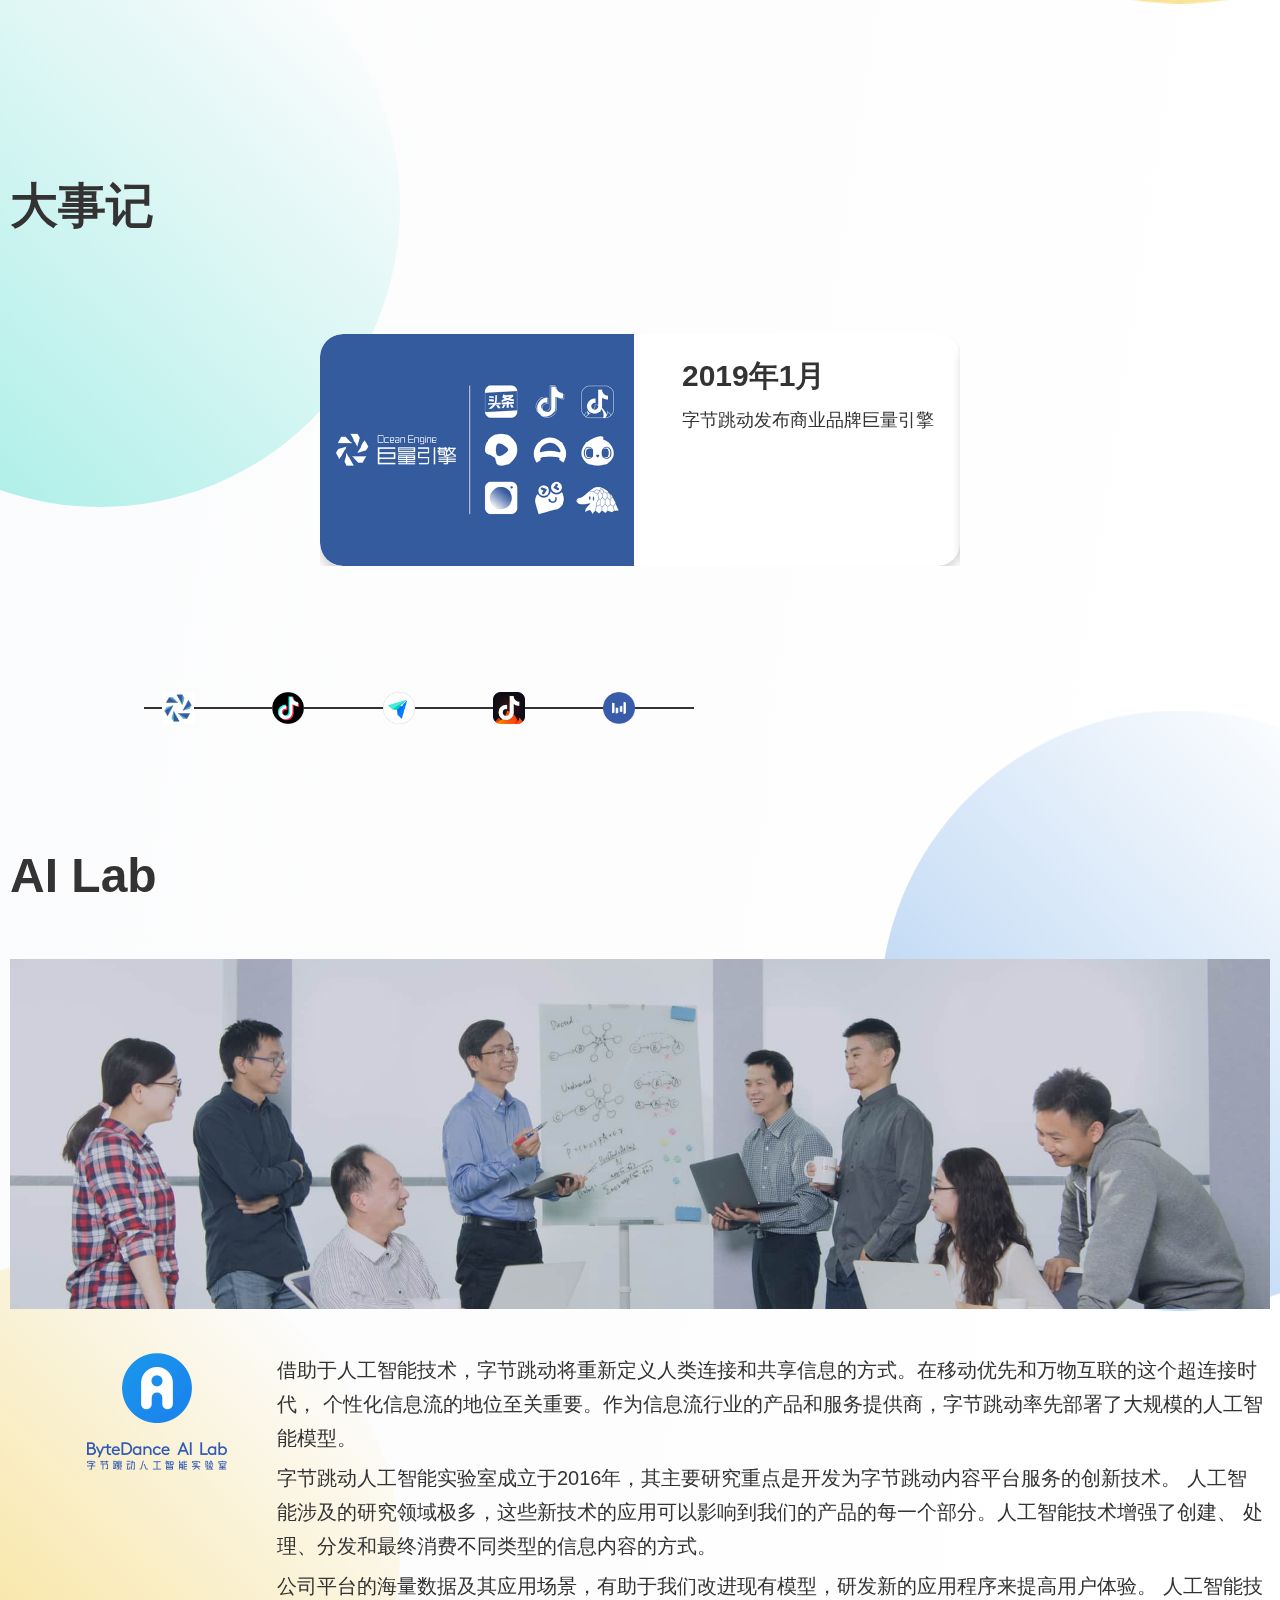
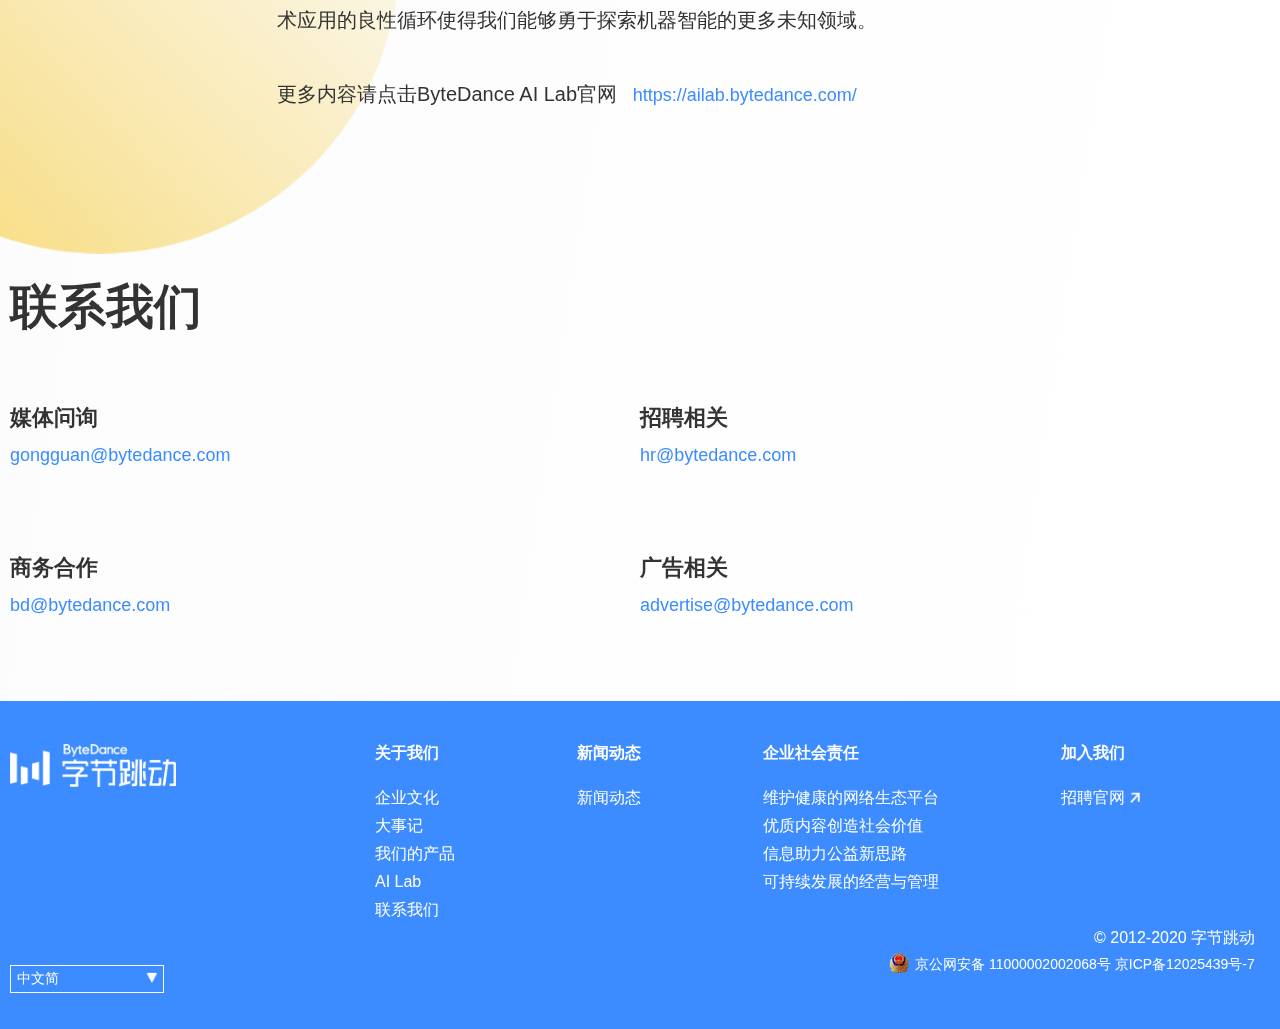
==== commit b2e2707e: "1" ====
--- a/index.html
+++ b/index.html
@@ -7,12 +7,26 @@
     <title>字节跳动</title>
     <meta name="keywords" content="字节跳动, 字节, 字节跳动官网, ByteDance, 抖音, 今日头条, TikTok">
     <meta name="description" content="字节跳动成立于2012年3月，目前公司的产品和服务已覆盖全球150个国家和地区、75个语种，曾在40多个国家和地区位居应用商店总榜前列。">
+    <link rel="shortcut icon" href="favicon.ico" type="image/x-icon">
     <link rel="stylesheet" href="./css/reset.css">
     <link rel="stylesheet" href="./css/common.css">
     <link rel="stylesheet" href="./css/index.css">
+    <link rel="stylesheet" href="./a.html">
 </head>
 
 <body>
+    <div class="bg-ellipse-full-wrapper">
+        <div class="bg-ellipse-wrapper">
+          <div class="bg-ellipse bg-ellipse-1" style="transform: translate3d(0px, 7px, 0px);"></div>
+          <div class="bg-ellipse bg-ellipse-2" style="transform: translate3d(0px, 10.5px, 0px);"></div>
+          <div class="bg-ellipse bg-ellipse-3" style="transform: translate3d(0px, 3.5px, 0px);"></div>
+          <div class="bg-ellipse bg-ellipse-4" style="transform: translate3d(0px, 7px, 0px);"></div>
+          <div class="bg-ellipse bg-ellipse-5" style="transform: translate3d(0px, 10.5px, 0px);"></div>
+          <div class="bg-ellipse bg-ellipse-6" style="transform: translate3d(0px, 3.5px, 0px);"></div>
+          <!-- <div class="bg-ellipse bg-ellipse-7" style="transform: translate3d(0px, 7px, 0px);"></div>
+          <div class="bg-ellipse bg-ellipse-8" style="transform: translate3d(0px, 10.5px, 0px);"></div> -->
+        </div>
+      </div>
     <!-- 全屏 -->
     <div class="next">
         <!-- 顶部导航 -->
@@ -26,27 +40,10 @@
                 <div><a href="./index.html">关于我们</a></div>
                 <div><a href="./product.html">我们的产品</a></div>
                 <div><a href="./news.html">新闻动态</a></div>
-                <div><a href="#">企业社会责任</a></div>
-                <div><a href="#">加入我们</a></div>
-            </div>
-        </div>
-        <!-- 轮播图 -->
-        <!-- <div class="lbt" id='lbt'>
-            <div class="box" id='box'>
-                <ul class="ul">
-                    <li> <img src="./images/lbt-1.jpg" alt="" class="boximg"></li>
-                    <li> <img src="./images/lbt-2.jpg" alt="" class="boximg"></li>
-                    <li> <img src="./images/lbt-3.jpg" alt="" class="boximg"></li>
-                    <li> <img src="./images/lbt-4.jpg" alt="" class="boximg"></li>
-                </ul>
-            </div>
-            <ol class="tabs">
-                <li class="active"></li>
-                <li></li>
-                <li></li>
-                <li></li>
-            </ol>
-        </div> -->
+                <div><a href="./social responsibility.html">企业社会责任</a></div>
+                <div><a href="./join.html">加入我们</a></div>
+            </div>
+        </div>
         <section-lunbo style="width: 100%">
             <div id="lb_id" class="lb_box">
                 <div class="lb_imgbox">
@@ -354,7 +351,7 @@
                                 <a href="javascript:;">
                                     <p>新闻动态</p>
                                 </a>
-                            </div>
+                            </div> 
                             <div class="item3">
                                 <h5>企业社会责任</h5>
                                 <a href="javascript:;">
@@ -373,7 +370,7 @@
                             </div>
                             <div class="item4">
                                 <h5>加入我们</h5>
-                                <a href="javascript:;">
+                                <a href="./join.html">
                                     <p>招聘官网 <img src="./images/footer1.png" alt=""></p>
                                 </a>
                             </div>
--- a/css/index.css
+++ b/css/index.css
@@ -661,6 +661,7 @@
   overflow: hidden;
   position: relative;
   float: right;
+  background-color: #fff;
 }
 
 ul {
@@ -732,3 +733,120 @@
     right: 0;
     background-image: url("../images/qywh-button3.png");
 }
+/* 背景 */
+body{
+  position: relative;
+}
+.bg-ellipse-full-wrapper {
+  z-index: -20;
+  position: absolute;
+  top: 0;
+  left: 0;
+  width: 100%;
+  height: 100%;
+  overflow: hidden;
+  z-index: -1;
+  background: linear-gradient(98.63deg, rgba(248, 249, 251, 0.546) 20.59%, rgba(120, 230, 220, 0) 89.33%);
+}
+
+.bg-ellipse-wrapper {
+  position: absolute;
+  top: 0;
+  left: 0;
+  width: 100%;
+  height: 100%;
+  overflow: visible;
+  z-index: -1;
+}
+
+.bg-ellipse {
+  position: absolute;
+  width: 600px;
+  height: 600px;
+  border-radius: 51%;
+  z-index: -1;
+  -webkit-transition: -webkit-transform .3s linear;
+  -webkit-transition: transform .3s linear;
+  transition: transform .3s linear;
+  -webkit-backface-visibility: hidden;
+  backface-visibility: hidden;
+  -webkit-transform-style: preserve-3d;
+  -ms-transform-style: preserve-3d;
+  transform-style: preserve-3d;
+  -webkit-perspective: 1000;
+  -moz-perspective: 1000;
+  -ms-perspective: 1000;
+  perspective: 1000;
+}
+
+.bg-ellipse-wrapper .bg-ellipse-1 {
+  right: -200px;
+  top: 230px;
+  background: linear-gradient(44.11deg, rgba(139, 233, 223, 0.75) 8.94%, rgba(255, 255, 255, 0) 86.73%);
+  -webkit-transform: rotate(-85.35deg);
+  -ms-transform: rotate(-85.35deg);
+  transform: rotate(-85.35deg);
+}
+
+.bg-ellipse-wrapper .bg-ellipse-2 {
+  left: -200px;
+  top: 420px;
+  background: linear-gradient(44.11deg, rgba(124, 177, 235, 0.6) 8.94%, rgba(255, 255, 255, 0) 86.73%);
+  -webkit-transform: rotate(-21.57deg);
+  -ms-transform: rotate(-21.57deg);
+  transform: rotate(-21.57deg);
+}
+
+.bg-ellipse-wrapper .bg-ellipse-3 {
+  right: -200px;
+  top: 1000px;
+  background: linear-gradient(44.11deg, rgba(245, 198, 39, 0.6) 8.94%, rgba(255, 255, 255, 0) 86.73%);
+  -webkit-transform: scale(0.85) rotate(-63.95deg);
+  -ms-transform: scale(0.85) rotate(-63.95deg);
+  transform: scale(0.85) rotate(-63.95deg);
+}
+
+.bg-ellipse-wrapper .bg-ellipse-4 {
+  left: -200px;
+  top: 1500px;
+  background: linear-gradient(44.11deg, rgba(139, 233, 223, 0.75) 8.94%, rgba(255, 255, 255, 0) 86.73%);
+  -webkit-transform: rotate(-29.1deg);
+  -ms-transform: rotate(-29.1deg);
+  transform: rotate(-29.1deg);
+}
+
+.bg-ellipse-wrapper .bg-ellipse-5 {
+  right: -200px;
+  top: 2300px;
+  background: linear-gradient(44.11deg, rgba(124, 177, 235, 0.6) 8.94%, rgba(255, 255, 255, 0) 86.73%);
+  -webkit-transform: rotate(-70.95deg);
+  -ms-transform: rotate(-70.95deg);
+  transform: rotate(-70.95deg);
+}
+
+.bg-ellipse-wrapper .bg-ellipse-6 {
+  left: -200px;
+  top: 2850px;
+  background: linear-gradient(44.11deg, rgba(245, 198, 39, 0.6) 8.94%, rgba(255, 255, 255, 0) 86.73%);
+  -webkit-transform: scale(0.95) rotate(-21.57deg);
+  -ms-transform: scale(0.95) rotate(-21.57deg);
+  transform: scale(0.95) rotate(-21.57deg);
+}
+
+.bg-ellipse-wrapper .bg-ellipse-7 {
+  right: -200px;
+  top: 2200px;
+  background: linear-gradient(44.11deg, rgba(139, 233, 223, 0.75) 8.94%, rgba(255, 255, 255, 0) 86.73%);
+  -webkit-transform: scale(0.85) rotate(-93.95deg);
+  -ms-transform: scale(0.85) rotate(-93.95deg);
+  transform: scale(0.85) rotate(-93.95deg);
+}
+
+.bg-ellipse-wrapper .bg-ellipse-8 {
+  left: -200px;
+  top: 2500px;
+  background: linear-gradient(44.11deg, rgba(124, 177, 235, 0.6) 8.94%, rgba(255, 255, 255, 0) 86.73%);
+  -webkit-transform: rotate(-21.95deg);
+  -ms-transform: rotate(-21.95deg);
+  transform: rotate(-21.95deg);
+}